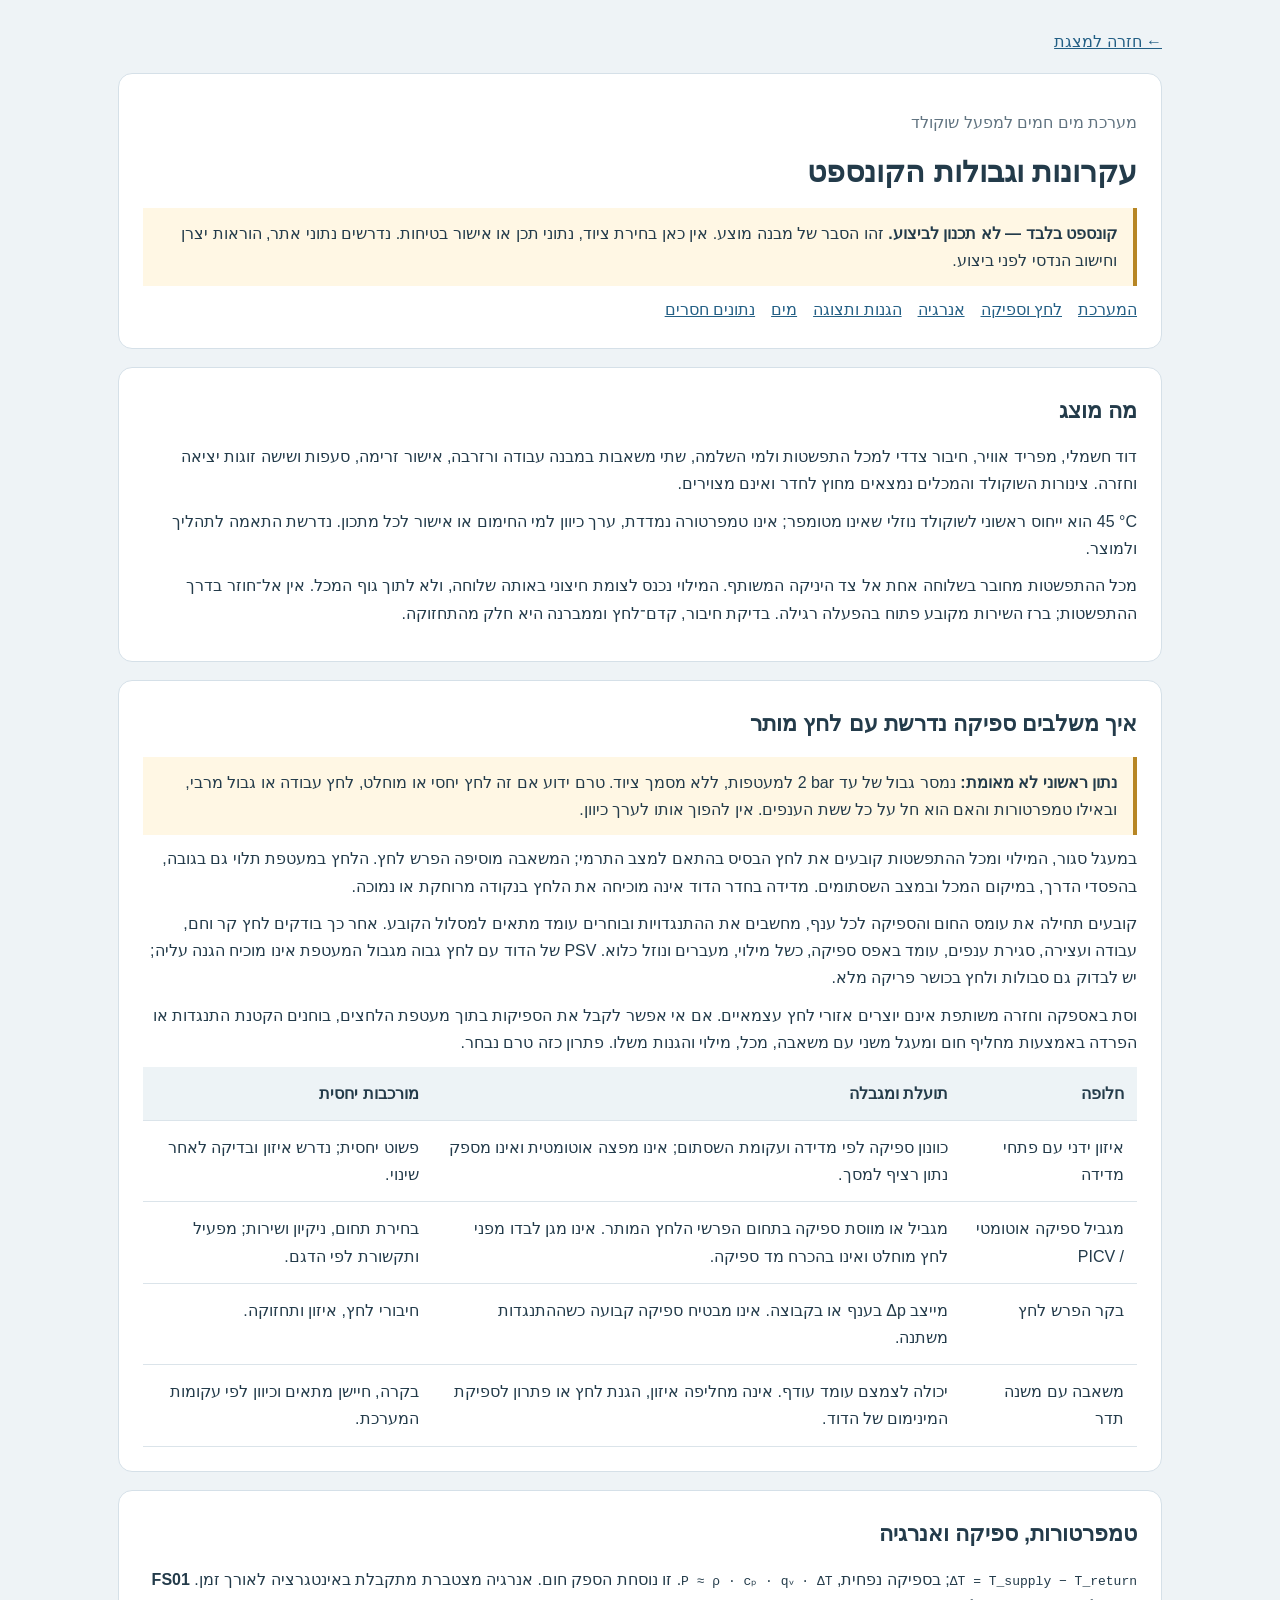
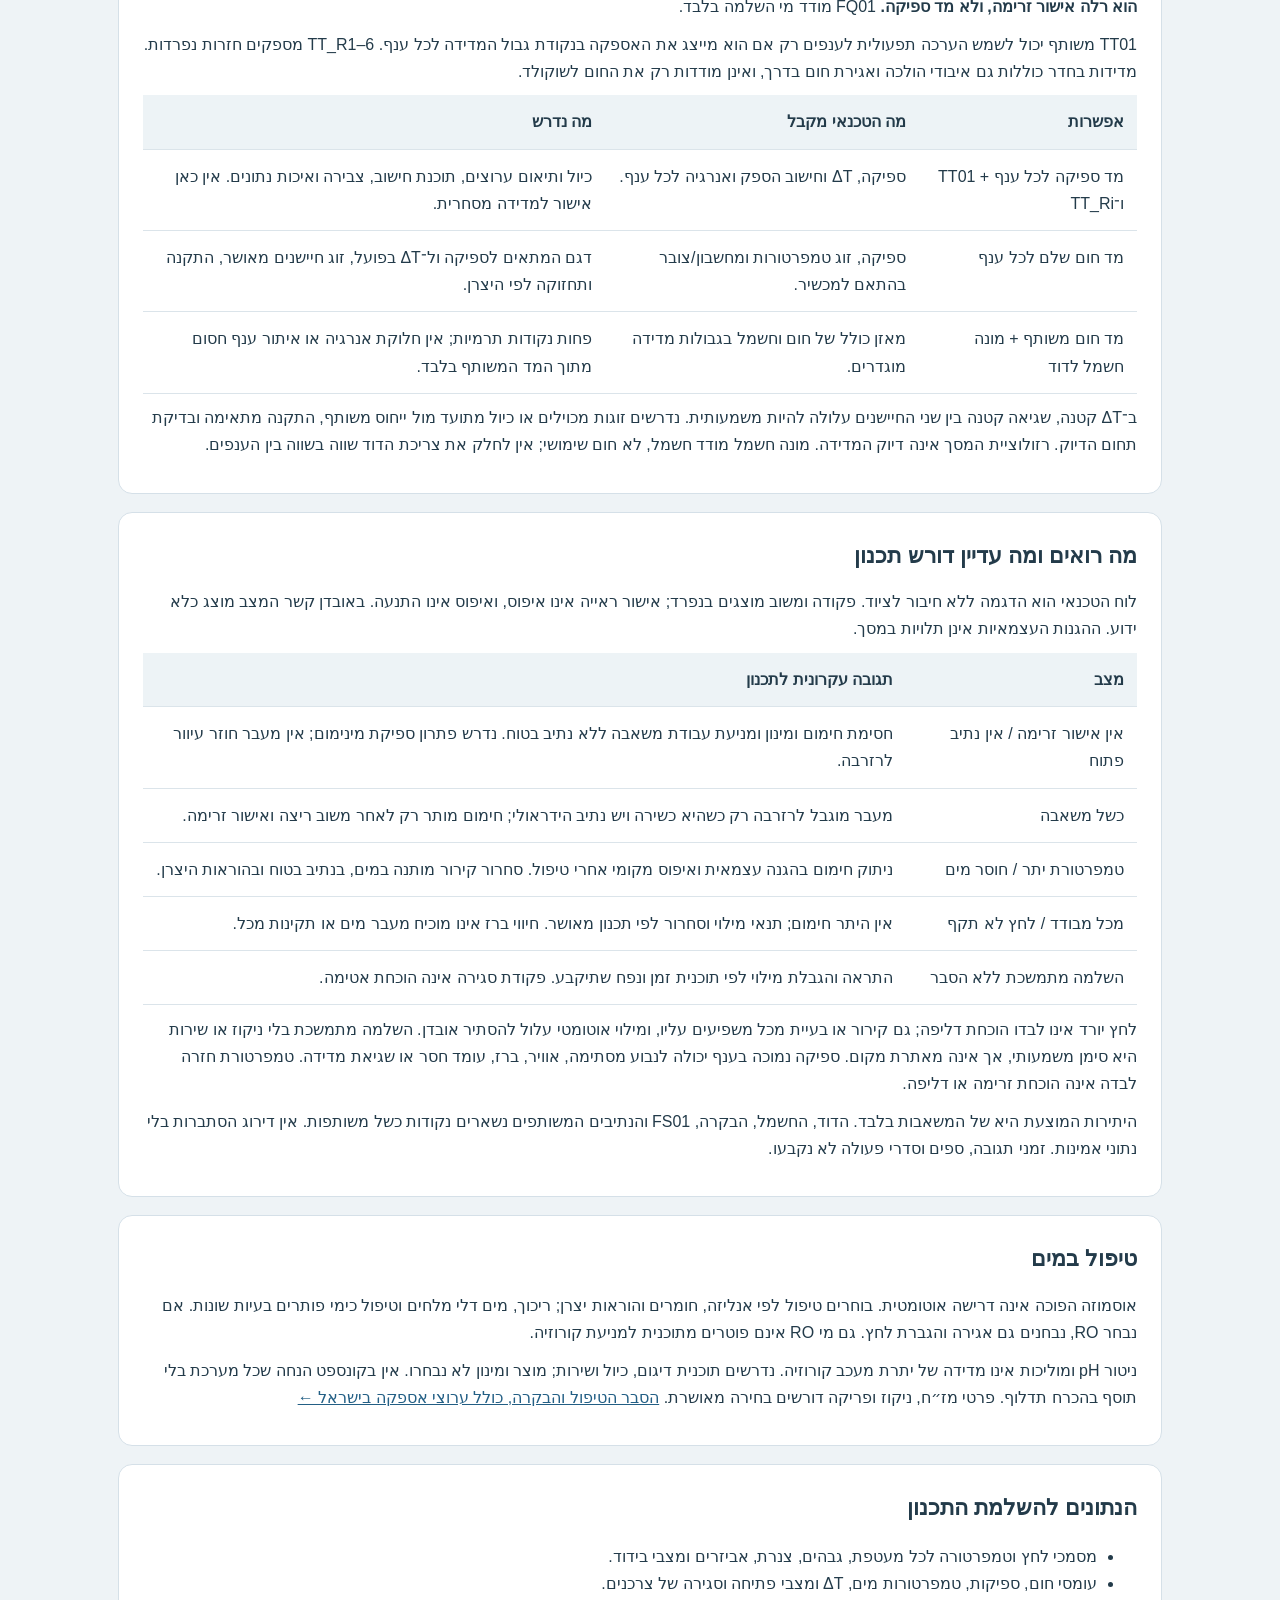
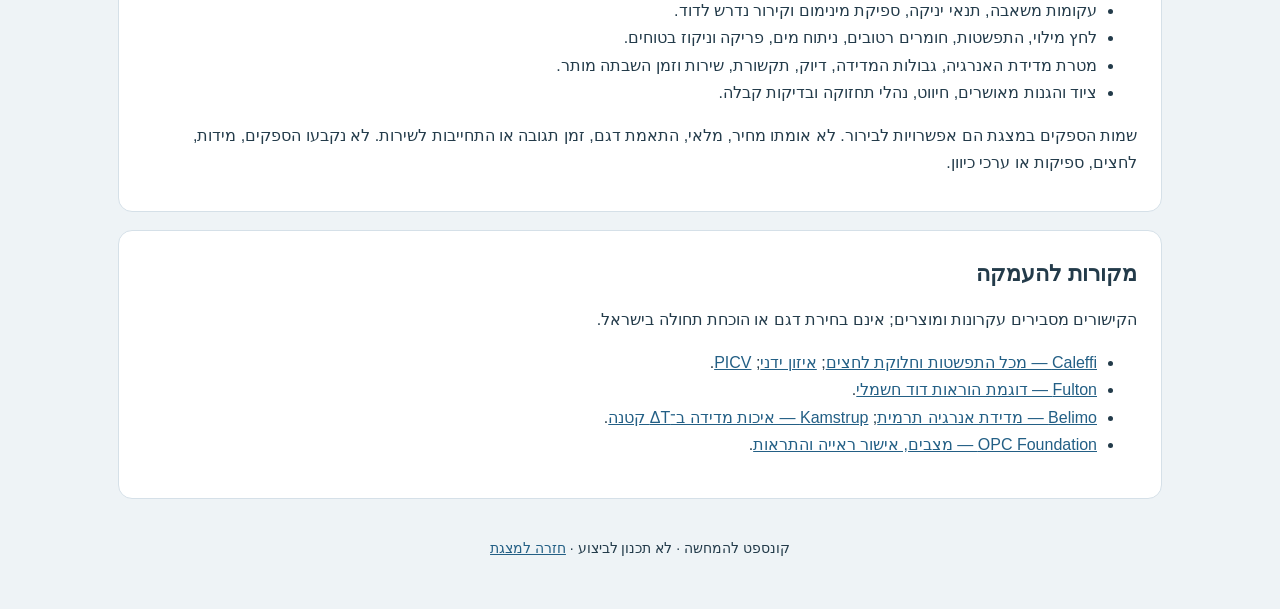
==== concept-notes-he.html @ 029a6e7e "Publish Hebrew boiler concept showcase" ====
<!doctype html>
<html lang="he" dir="rtl">
<head>
<meta charset="utf-8"><meta name="viewport" content="width=device-width, initial-scale=1">
<title>עקרונות וגבולות — מערכת חימום למפעל שוקולד</title>
<style>
:root{font-family:Arial,sans-serif;color:#233b4a;background:#eef3f6;line-height:1.7}*{box-sizing:border-box}body{max-width:1100px;margin:auto;padding:28px}a{color:#235f85}header,section{background:white;border:1px solid #d5e0e8;border-radius:14px;padding:24px;margin:18px 0}h1{font-size:30px;margin:.3em 0}h2{font-size:22px;margin:0 0 14px}p{margin:.65em 0}.note{border-right:4px solid #b78624;padding:12px 16px;background:#fff7e4}.muted{color:#617481}nav{display:flex;gap:16px;flex-wrap:wrap}.table-wrap{overflow-x:auto}table{border-collapse:collapse;width:100%;min-width:620px}th,td{text-align:right;vertical-align:top;padding:13px;border-bottom:1px solid #dbe4ea}th{background:#edf3f6}code{direction:ltr;unicode-bidi:isolate}footer{padding:20px;text-align:center;font-size:14px}@media(max-width:640px){body{padding:12px}header,section{padding:18px}h1{font-size:25px}}
</style>
</head>
<body>
<a href="index.html">← חזרה למצגת</a>
<header><p class="muted">מערכת מים חמים למפעל שוקולד</p><h1>עקרונות וגבולות הקונספט</h1><p class="note"><strong>קונספט בלבד — לא תכנון לביצוע.</strong> זהו הסבר של מבנה מוצע. אין כאן בחירת ציוד, נתוני תכן או אישור בטיחות. נדרשים נתוני אתר, הוראות יצרן וחישוב הנדסי לפני ביצוע.</p><nav><a href="#scope">המערכת</a><a href="#pressure">לחץ וספיקה</a><a href="#energy">אנרגיה</a><a href="#safety">הגנות ותצוגה</a><a href="#water">מים</a><a href="#data">נתונים חסרים</a></nav></header>
<section id="scope"><h2>מה מוצג</h2><p>דוד חשמלי, מפריד אוויר, חיבור צדדי למכל התפשטות ולמי השלמה, שתי משאבות במבנה עבודה ורזרבה, אישור זרימה, סעפות ושישה זוגות יציאה וחזרה. צינורות השוקולד והמכלים נמצאים מחוץ לחדר ואינם מצוירים.</p><p><bdi>45 °C</bdi> הוא ייחוס ראשוני לשוקולד נוזלי שאינו מטומפר; אינו טמפרטורה נמדדת, ערך כיוון למי החימום או אישור לכל מתכון. נדרשת התאמה לתהליך ולמוצר.</p><p>מכל ההתפשטות מחובר בשלוחה אחת אל צד היניקה המשותף. המילוי נכנס לצומת חיצוני באותה שלוחה, ולא לתוך גוף המכל. אין אל־חוזר בדרך ההתפשטות; ברז השירות מקובע פתוח בהפעלה רגילה. בדיקת חיבור, קדם־לחץ וממברנה היא חלק מהתחזוקה.</p></section>
<section id="pressure"><h2>איך משלבים ספיקה נדרשת עם לחץ מותר</h2><p class="note"><strong>נתון ראשוני לא מאומת:</strong> נמסר גבול של עד <bdi>2 bar</bdi> למעטפות, ללא מסמך ציוד. טרם ידוע אם זה לחץ יחסי או מוחלט, לחץ עבודה או גבול מרבי, ובאילו טמפרטורות והאם הוא חל על כל ששת הענפים. אין להפוך אותו לערך כיוון.</p><p>במעגל סגור, המילוי ומכל ההתפשטות קובעים את לחץ הבסיס בהתאם למצב התרמי; המשאבה מוסיפה הפרש לחץ. הלחץ במעטפת תלוי גם בגובה, בהפסדי הדרך, במיקום המכל ובמצב השסתומים. מדידה בחדר הדוד אינה מוכיחה את הלחץ בנקודה מרוחקת או נמוכה.</p><p>קובעים תחילה את עומס החום והספיקה לכל ענף, מחשבים את ההתנגדויות ובוחרים עומד מתאים למסלול הקובע. אחר כך בודקים לחץ קר וחם, עבודה ועצירה, סגירת ענפים, עומד באפס ספיקה, כשל מילוי, מעברים ונוזל כלוא. PSV של הדוד עם לחץ גבוה מגבול המעטפת אינו מוכיח הגנה עליה; יש לבדוק גם סבולות ולחץ בכושר פריקה מלא.</p><p>וסת באספקה וחזרה משותפת אינם יוצרים אזורי לחץ עצמאיים. אם אי אפשר לקבל את הספיקות בתוך מעטפת הלחצים, בוחנים הקטנת התנגדות או הפרדה באמצעות מחליף חום ומעגל משני עם משאבה, מכל, מילוי והגנות משלו. פתרון כזה טרם נבחר.</p><div class="table-wrap"><table><thead><tr><th>חלופה</th><th>תועלת ומגבלה</th><th>מורכבות יחסית</th></tr></thead><tbody>
<tr><td>איזון ידני עם פתחי מדידה</td><td>כוונון ספיקה לפי מדידה ועקומת השסתום; אינו מפצה אוטומטית ואינו מספק נתון רציף למסך.</td><td>פשוט יחסית; נדרש איזון ובדיקה לאחר שינוי.</td></tr>
<tr><td>מגביל ספיקה אוטומטי / PICV</td><td>מגביל או מווסת ספיקה בתחום הפרשי הלחץ המותר. אינו מגן לבדו מפני לחץ מוחלט ואינו בהכרח מד ספיקה.</td><td>בחירת תחום, ניקיון ושירות; מפעיל ותקשורת לפי הדגם.</td></tr>
<tr><td>בקר הפרש לחץ</td><td>מייצב Δp בענף או בקבוצה. אינו מבטיח ספיקה קבועה כשההתנגדות משתנה.</td><td>חיבורי לחץ, איזון ותחזוקה.</td></tr>
<tr><td>משאבה עם משנה תדר</td><td>יכולה לצמצם עומד עודף. אינה מחליפה איזון, הגנת לחץ או פתרון לספיקת המינימום של הדוד.</td><td>בקרה, חיישן מתאים וכיוון לפי עקומות המערכת.</td></tr>
</tbody></table></div></section>
<section id="energy"><h2>טמפרטורות, ספיקה ואנרגיה</h2><p><code>ΔT = T_supply − T_return</code>; בספיקה נפחית, <code>P ≈ ρ · cₚ · qᵥ · ΔT</code>. זו נוסחת הספק חום. אנרגיה מצטברת מתקבלת באינטגרציה לאורך זמן. <strong>FS01 הוא רלה אישור זרימה, ולא מד ספיקה.</strong> FQ01 מודד מי השלמה בלבד.</p><p>TT01 משותף יכול לשמש הערכה תפעולית לענפים רק אם הוא מייצג את האספקה בנקודת גבול המדידה לכל ענף. TT_R1–6 מספקים חזרות נפרדות. מדידות בחדר כוללות גם איבודי הולכה ואגירת חום בדרך, ואינן מודדות רק את החום לשוקולד.</p><div class="table-wrap"><table><thead><tr><th>אפשרות</th><th>מה הטכנאי מקבל</th><th>מה נדרש</th></tr></thead><tbody>
<tr><td>מד ספיקה לכל ענף + TT01 ו־TT_Ri</td><td>ספיקה, ΔT וחישוב הספק ואנרגיה לכל ענף.</td><td>כיול ותיאום ערוצים, תוכנת חישוב, צבירה ואיכות נתונים. אין כאן אישור למדידה מסחרית.</td></tr>
<tr><td>מד חום שלם לכל ענף</td><td>ספיקה, זוג טמפרטורות ומחשבון/צובר בהתאם למכשיר.</td><td>דגם המתאים לספיקה ול־ΔT בפועל, זוג חיישנים מאושר, התקנה ותחזוקה לפי היצרן.</td></tr>
<tr><td>מד חום משותף + מונה חשמל לדוד</td><td>מאזן כולל של חום וחשמל בגבולות מדידה מוגדרים.</td><td>פחות נקודות תרמיות; אין חלוקת אנרגיה או איתור ענף חסום מתוך המד המשותף בלבד.</td></tr>
</tbody></table></div><p>ב־ΔT קטנה, שגיאה קטנה בין שני החיישנים עלולה להיות משמעותית. נדרשים זוגות מכוילים או כיול מתועד מול ייחוס משותף, התקנה מתאימה ובדיקת תחום הדיוק. רזולוציית המסך אינה דיוק המדידה. מונה חשמל מודד חשמל, לא חום שימושי; אין לחלק את צריכת הדוד שווה בשווה בין הענפים.</p></section>
<section id="safety"><h2>מה רואים ומה עדיין דורש תכנון</h2><p>לוח הטכנאי הוא הדגמה ללא חיבור לציוד. פקודה ומשוב מוצגים בנפרד; אישור ראייה אינו איפוס, ואיפוס אינו התנעה. באובדן קשר המצב מוצג כלא ידוע. ההגנות העצמאיות אינן תלויות במסך.</p><div class="table-wrap"><table><thead><tr><th>מצב</th><th>תגובה עקרונית לתכנון</th></tr></thead><tbody>
<tr><td>אין אישור זרימה / אין נתיב פתוח</td><td>חסימת חימום ומינון ומניעת עבודת משאבה ללא נתיב בטוח. נדרש פתרון ספיקת מינימום; אין מעבר חוזר עיוור לרזרבה.</td></tr>
<tr><td>כשל משאבה</td><td>מעבר מוגבל לרזרבה רק כשהיא כשירה ויש נתיב הידראולי; חימום מותר רק לאחר משוב ריצה ואישור זרימה.</td></tr>
<tr><td>טמפרטורת יתר / חוסר מים</td><td>ניתוק חימום בהגנה עצמאית ואיפוס מקומי אחרי טיפול. סחרור קירור מותנה במים, בנתיב בטוח ובהוראות היצרן.</td></tr>
<tr><td>מכל מבודד / לחץ לא תקף</td><td>אין היתר חימום; תנאי מילוי וסחרור לפי תכנון מאושר. חיווי ברז אינו מוכיח מעבר מים או תקינות מכל.</td></tr>
<tr><td>השלמה מתמשכת ללא הסבר</td><td>התראה והגבלת מילוי לפי תוכנית זמן ונפח שתיקבע. פקודת סגירה אינה הוכחת אטימה.</td></tr>
</tbody></table></div><p>לחץ יורד אינו לבדו הוכחת דליפה; גם קירור או בעיית מכל משפיעים עליו, ומילוי אוטומטי עלול להסתיר אובדן. השלמה מתמשכת בלי ניקוז או שירות היא סימן משמעותי, אך אינה מאתרת מקום. ספיקה נמוכה בענף יכולה לנבוע מסתימה, אוויר, ברז, עומד חסר או שגיאת מדידה. טמפרטורת חזרה לבדה אינה הוכחת זרימה או דליפה.</p><p>היתירות המוצעת היא של המשאבות בלבד. הדוד, החשמל, הבקרה, FS01 והנתיבים המשותפים נשארים נקודות כשל משותפות. אין דירוג הסתברות בלי נתוני אמינות. זמני תגובה, ספים וסדרי פעולה לא נקבעו.</p></section>
<section id="water"><h2>טיפול במים</h2><p>אוסמוזה הפוכה אינה דרישה אוטומטית. בוחרים טיפול לפי אנליזה, חומרים והוראות יצרן; ריכוך, מים דלי מלחים וטיפול כימי פותרים בעיות שונות. אם נבחר RO, נבחנים גם אגירה והגברת לחץ. גם מי RO אינם פוטרים מתוכנית למניעת קורוזיה.</p><p>ניטור pH ומוליכות אינו מדידה של יתרת מעכב קורוזיה. נדרשים תוכנית דיגום, כיול ושירות; מוצר ומינון לא נבחרו. אין בקונספט הנחה שכל מערכת בלי תוסף בהכרח תדלוף. פרטי מז״ח, ניקוז ופריקה דורשים בחירה מאושרת. <a href="assets/water-treatment-control-he.html">הסבר הטיפול והבקרה, כולל ערוצי אספקה בישראל ←</a></p></section>
<section id="data"><h2>הנתונים להשלמת התכנון</h2><ul><li>מסמכי לחץ וטמפרטורה לכל מעטפת, גבהים, צנרת, אביזרים ומצבי בידוד.</li><li>עומסי חום, ספיקות, טמפרטורות מים, ΔT ומצבי פתיחה וסגירה של צרכנים.</li><li>עקומות משאבה, תנאי יניקה, ספיקת מינימום וקירור נדרש לדוד.</li><li>לחץ מילוי, התפשטות, חומרים רטובים, ניתוח מים, פריקה וניקוז בטוחים.</li><li>מטרת מדידת האנרגיה, גבולות המדידה, דיוק, תקשורת, שירות וזמן השבתה מותר.</li><li>ציוד והגנות מאושרים, חיווט, נהלי תחזוקה ובדיקות קבלה.</li></ul><p>שמות הספקים במצגת הם אפשרויות לבירור. לא אומתו מחיר, מלאי, התאמת דגם, זמן תגובה או התחייבות לשירות. לא נקבעו הספקים, מידות, לחצים, ספיקות או ערכי כיוון.</p></section>
<section><h2>מקורות להעמקה</h2><p>הקישורים מסבירים עקרונות ומוצרים; אינם בחירת דגם או הוכחת תחולה בישראל.</p><ul>
<li><a href="https://www.caleffi.com/en-us/blog/2-basic-concepts-detailing">Caleffi — מכל התפשטות וחלוקת לחצים</a>; <a href="https://www.caleffi.com/en-us/blog/3-manual-balancing-valves">איזון ידני</a>; <a href="https://www.caleffi.com/en-us/blog/5-pressure-independent-control-valves-picv">PICV</a>.</li>
<li><a href="https://fulton.com/app/uploads/2021/01/FBW-IOM-2023-0124.pdf">Fulton — דוגמת הוראות דוד חשמלי</a>.</li>
<li><a href="https://www.belimo.com/mam/americas/technical_documents/Tech%20docs/belimo_tem-non-mid-operations_manual_en-us.pdf">Belimo — מדידת אנרגיה תרמית</a>; <a href="https://www.kamstrup.com/en-en/insights/how-to-improve-data-quality-in-a-bms-system">Kamstrup — איכות מדידה ב־ΔT קטנה</a>.</li>
<li><a href="https://reference.opcfoundation.org/specs/OPC-10000-9/3">OPC Foundation — מצבים, אישור ראייה והתראות</a>.</li>
</ul></section><footer>קונספט להמחשה · לא תכנון לביצוע · <a href="index.html">חזרה למצגת</a></footer>
</body></html>
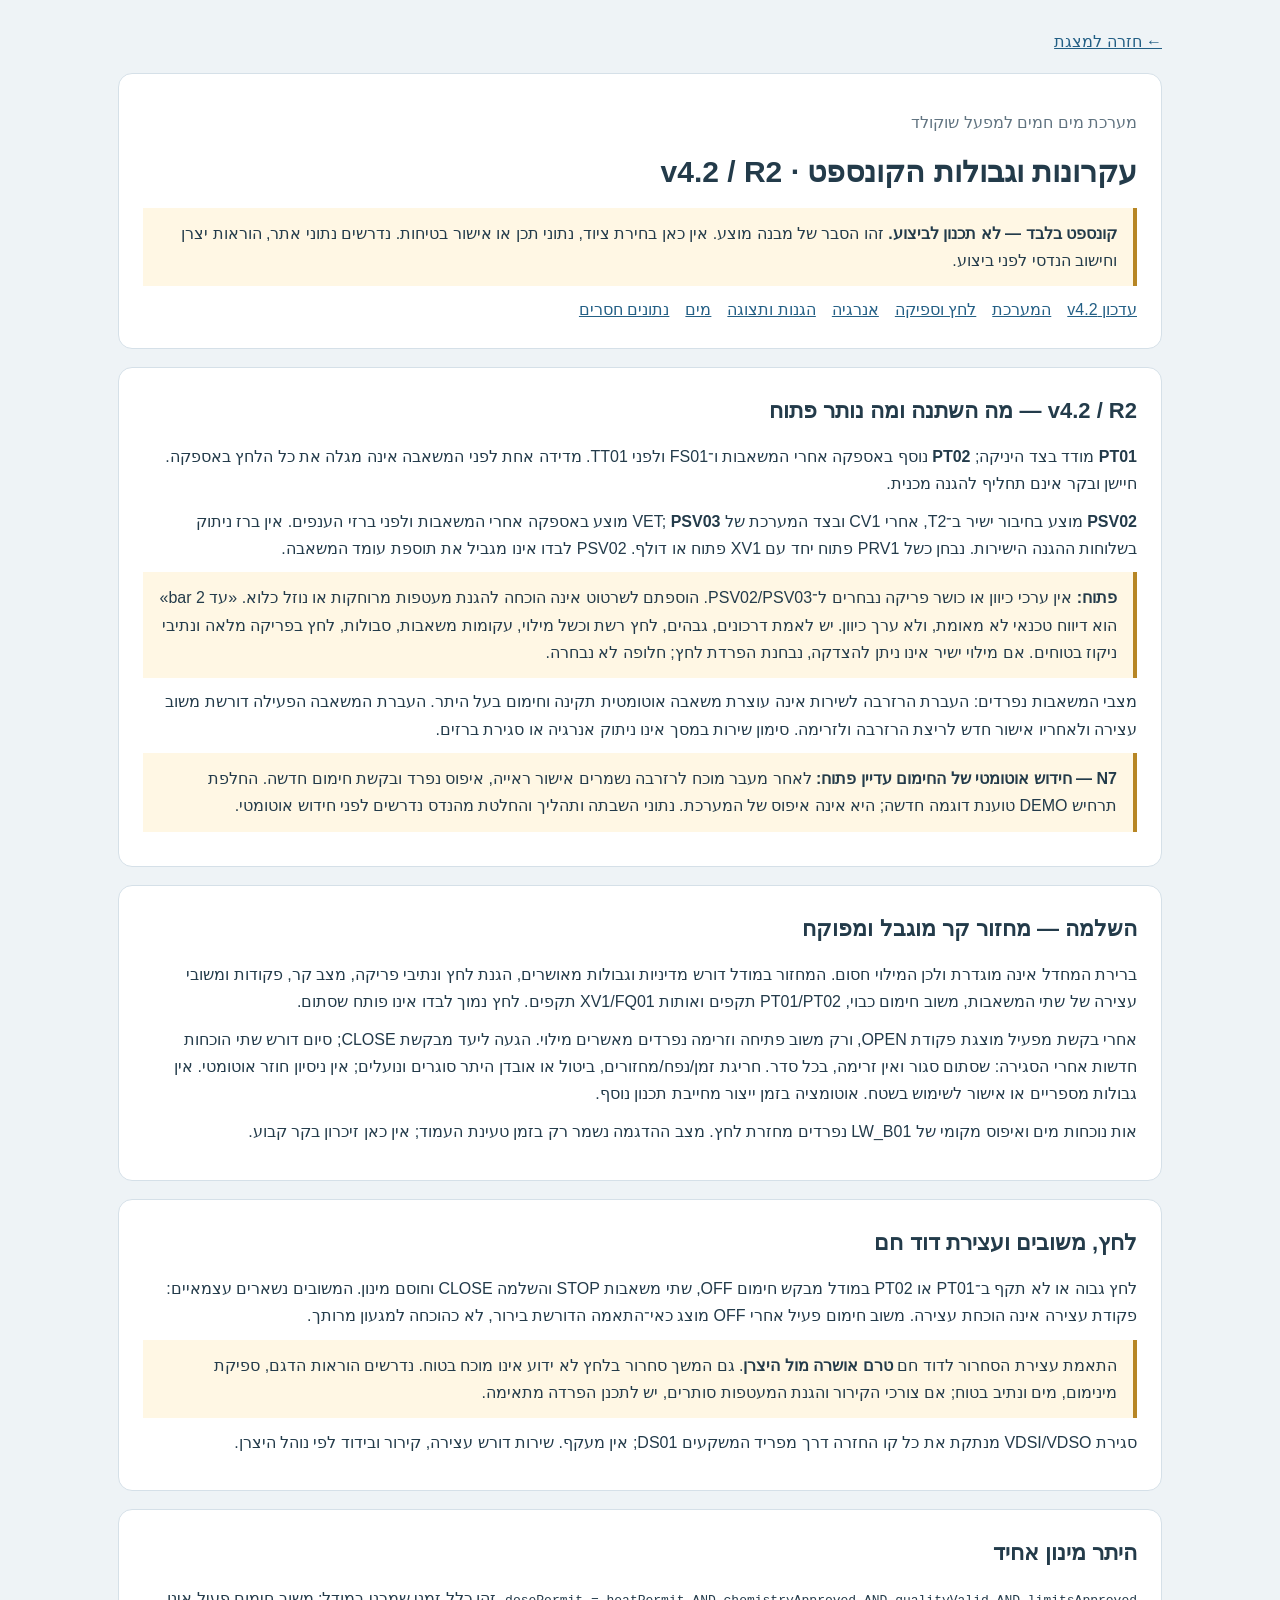
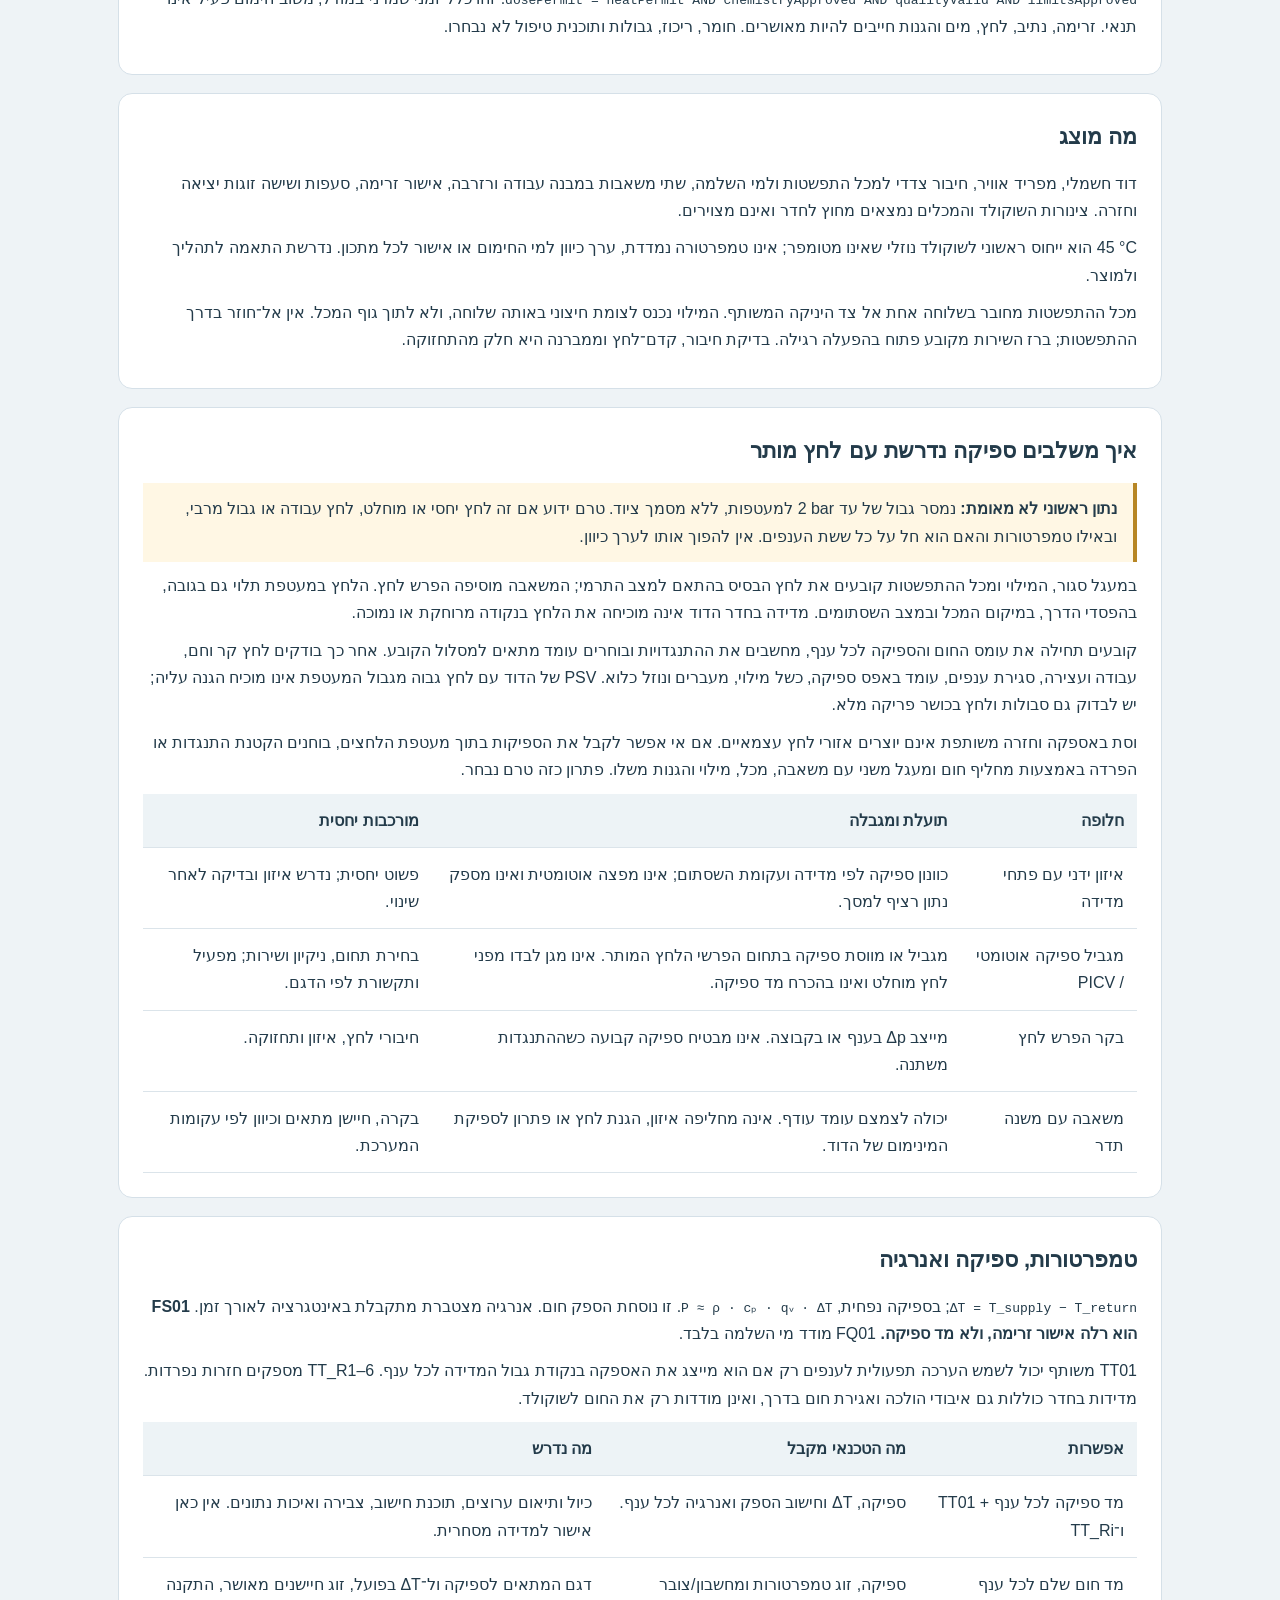
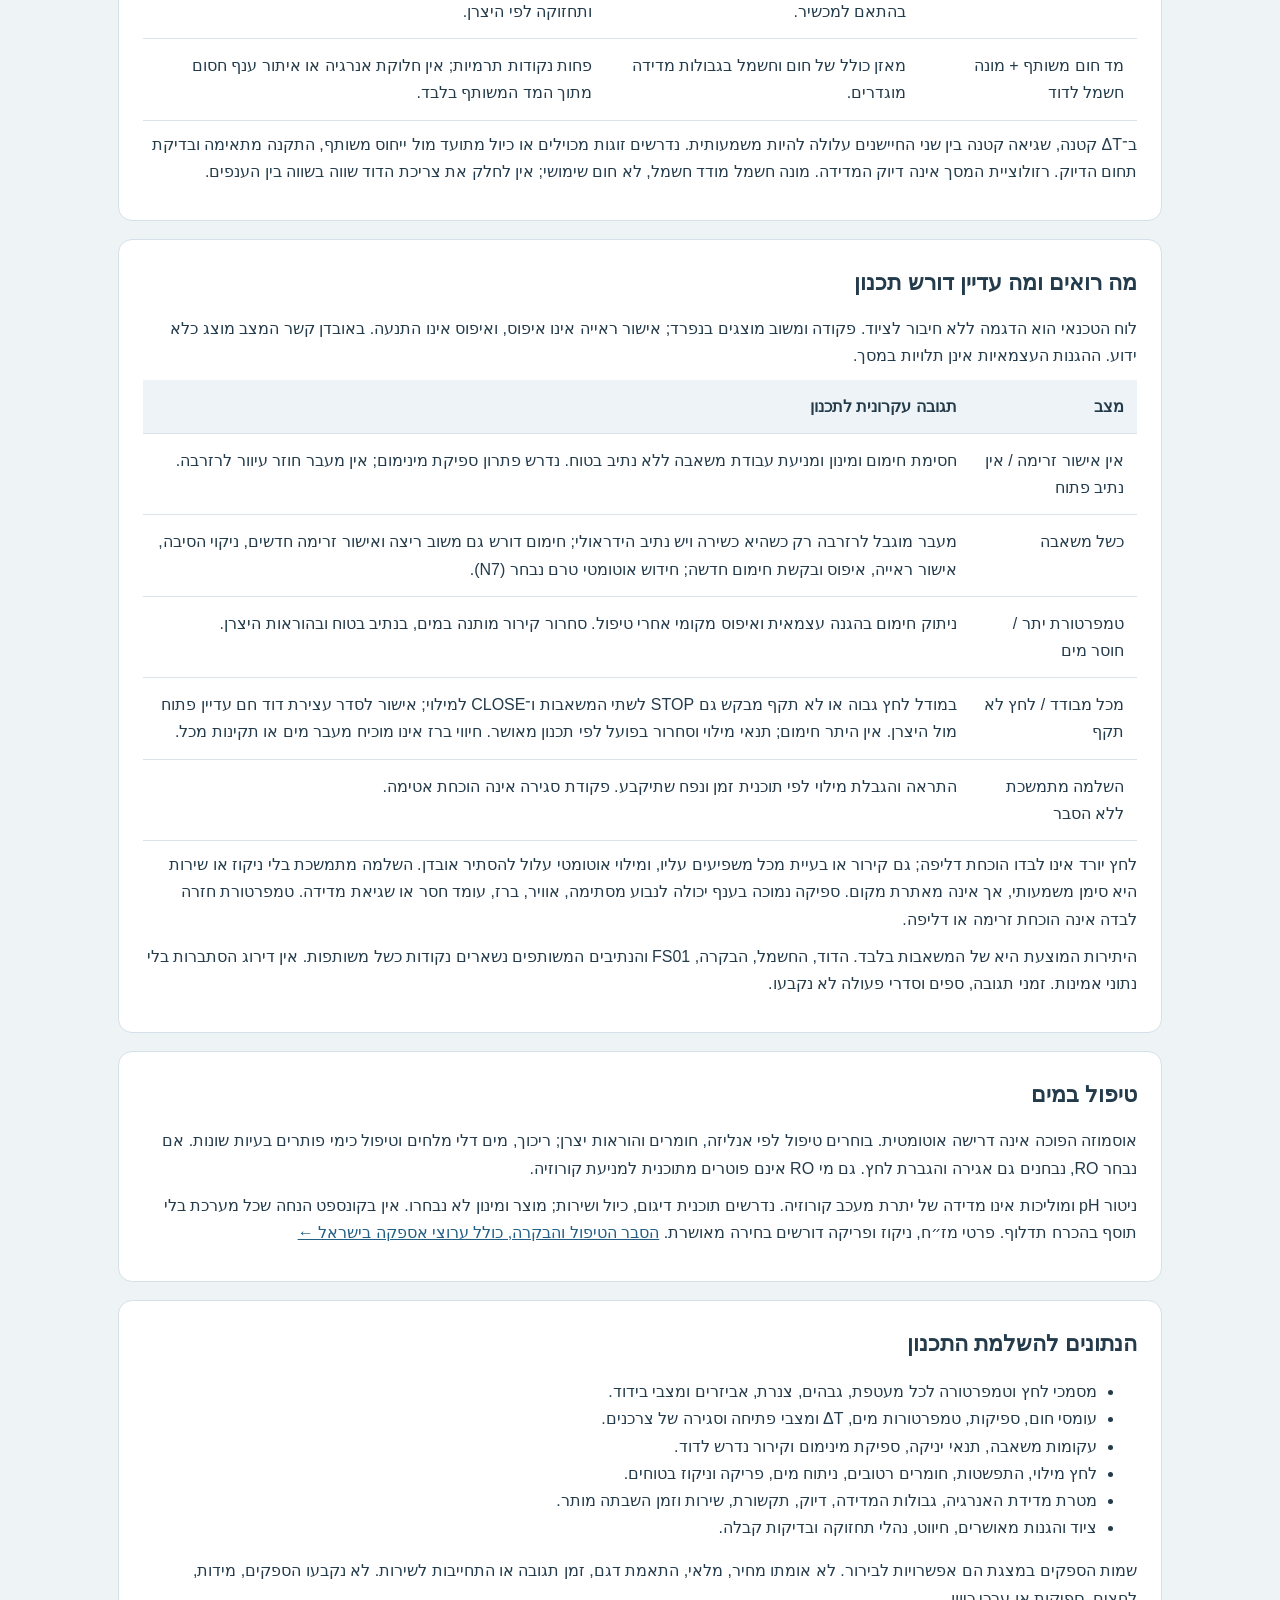
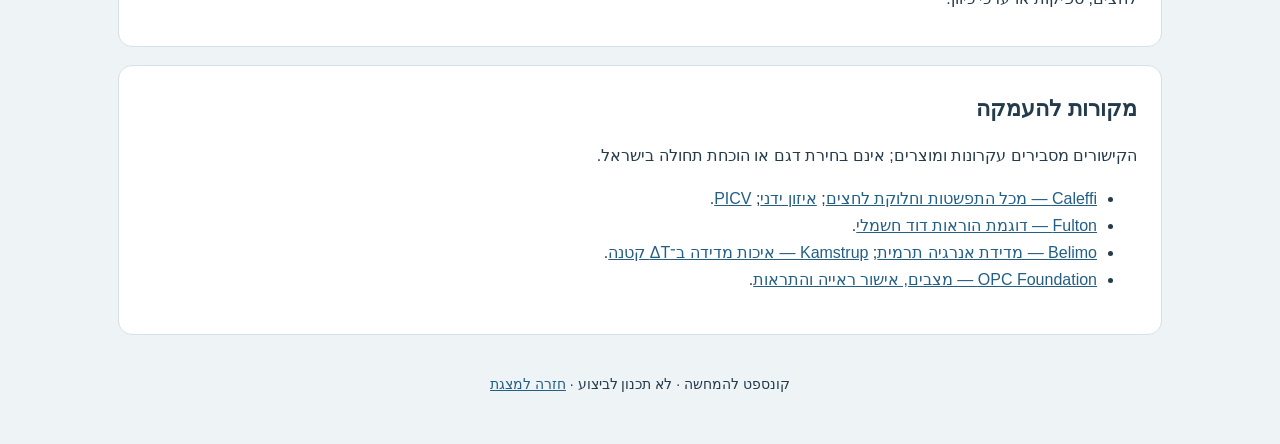
==== commit 0ab5ba8a: "Publish v4.2 boiler concept and mobile demo controls" ====
--- a/concept-notes-he.html
+++ b/concept-notes-he.html
@@ -9,7 +9,16 @@
 </head>
 <body>
 <a href="index.html">← חזרה למצגת</a>
-<header><p class="muted">מערכת מים חמים למפעל שוקולד</p><h1>עקרונות וגבולות הקונספט</h1><p class="note"><strong>קונספט בלבד — לא תכנון לביצוע.</strong> זהו הסבר של מבנה מוצע. אין כאן בחירת ציוד, נתוני תכן או אישור בטיחות. נדרשים נתוני אתר, הוראות יצרן וחישוב הנדסי לפני ביצוע.</p><nav><a href="#scope">המערכת</a><a href="#pressure">לחץ וספיקה</a><a href="#energy">אנרגיה</a><a href="#safety">הגנות ותצוגה</a><a href="#water">מים</a><a href="#data">נתונים חסרים</a></nav></header>
+<header><p class="muted">מערכת מים חמים למפעל שוקולד</p><h1>עקרונות וגבולות הקונספט · v4.2 / R2</h1><p class="note"><strong>קונספט בלבד — לא תכנון לביצוע.</strong> זהו הסבר של מבנה מוצע. אין כאן בחירת ציוד, נתוני תכן או אישור בטיחות. נדרשים נתוני אתר, הוראות יצרן וחישוב הנדסי לפני ביצוע.</p><nav><a href="#r2">עדכון v4.2</a><a href="#scope">המערכת</a><a href="#pressure">לחץ וספיקה</a><a href="#energy">אנרגיה</a><a href="#safety">הגנות ותצוגה</a><a href="#water">מים</a><a href="#data">נתונים חסרים</a></nav></header>
+<section id="r2"><h2>v4.2 / R2 — מה השתנה ומה נותר פתוח</h2>
+<p><strong>PT01</strong> מודד בצד היניקה; <strong>PT02</strong> נוסף באספקה אחרי המשאבות ו־FS01 ולפני TT01. מדידה אחת לפני המשאבה אינה מגלה את כל הלחץ באספקה. חיישן ובקר אינם תחליף להגנה מכנית.</p>
+<p><strong>PSV02</strong> מוצע בחיבור ישיר ב־T2, אחרי CV1 ובצד המערכת של VET; <strong>PSV03</strong> מוצע באספקה אחרי המשאבות ולפני ברזי הענפים. אין ברז ניתוק בשלוחות ההגנה הישירות. נבחן כשל PRV1 פתוח יחד עם XV1 פתוח או דולף. PSV02 לבדו אינו מגביל את תוספת עומד המשאבה.</p>
+<p class="note"><strong>פתוח:</strong> אין ערכי כיוון או כושר פריקה נבחרים ל־PSV02/PSV03. הוספתם לשרטוט אינה הוכחה להגנת מעטפות מרוחקות או נוזל כלוא. «עד 2 bar» הוא דיווח טכנאי לא מאומת, ולא ערך כיוון. יש לאמת דרכונים, גבהים, לחץ רשת וכשל מילוי, עקומות משאבות, סבולות, לחץ בפריקה מלאה ונתיבי ניקוז בטוחים. אם מילוי ישיר אינו ניתן להצדקה, נבחנת הפרדת לחץ; חלופה לא נבחרה.</p>
+<p>מצבי המשאבות נפרדים: העברת הרזרבה לשירות אינה עוצרת משאבה אוטומטית תקינה וחימום בעל היתר. העברת המשאבה הפעילה דורשת משוב עצירה ולאחריו אישור חדש לריצת הרזרבה ולזרימה. סימון שירות במסך אינו ניתוק אנרגיה או סגירת ברזים.</p>
+<p class="note"><strong>N7 — חידוש אוטומטי של החימום עדיין פתוח:</strong> לאחר מעבר מוכח לרזרבה נשמרים אישור ראייה, איפוס נפרד ובקשת חימום חדשה. החלפת תרחיש DEMO טוענת דוגמה חדשה; היא אינה איפוס של המערכת. נתוני השבתה ותהליך והחלטת מהנדס נדרשים לפני חידוש אוטומטי.</p></section>
+<section id="fill"><h2>השלמה — מחזור קר מוגבל ומפוקח</h2><p>ברירת המחדל אינה מוגדרת ולכן המילוי חסום. המחזור במודל דורש מדיניות וגבולות מאושרים, הגנת לחץ ונתיבי פריקה, מצב קר, פקודות ומשובי עצירה של שתי המשאבות, משוב חימום כבוי, PT01/PT02 תקפים ואותות XV1/FQ01 תקפים. לחץ נמוך לבדו אינו פותח שסתום.</p><p>אחרי בקשת מפעיל מוצגת פקודת OPEN, ורק משוב פתיחה וזרימה נפרדים מאשרים מילוי. הגעה ליעד מבקשת CLOSE; סיום דורש שתי הוכחות חדשות אחרי הסגירה: שסתום סגור ואין זרימה, בכל סדר. חריגת זמן/נפח/מחזורים, ביטול או אובדן היתר סוגרים ונועלים; אין ניסיון חוזר אוטומטי. אין גבולות מספריים או אישור לשימוש בשטח. אוטומציה בזמן ייצור מחייבת תכנון נוסף.</p><p>אות נוכחות מים ואיפוס מקומי של LW_B01 נפרדים מחזרת לחץ. מצב ההדגמה נשמר רק בזמן טעינת העמוד; אין כאן זיכרון בקר קבוע.</p></section>
+<section id="events"><h2>לחץ, משובים ועצירת דוד חם</h2><p>לחץ גבוה או לא תקף ב־PT01 או PT02 במודל מבקש חימום OFF, שתי משאבות STOP והשלמה CLOSE וחוסם מינון. המשובים נשארים עצמאיים: פקודת עצירה אינה הוכחת עצירה. משוב חימום פעיל אחרי OFF מוצג כאי־התאמה הדורשת בירור, לא כהוכחה למגעון מרותך.</p><p class="note">התאמת עצירת הסחרור לדוד חם <strong>טרם אושרה מול היצרן</strong>. גם המשך סחרור בלחץ לא ידוע אינו מוכח בטוח. נדרשים הוראות הדגם, ספיקת מינימום, מים ונתיב בטוח; אם צורכי הקירור והגנת המעטפות סותרים, יש לתכנן הפרדה מתאימה.</p><p>סגירת VDSI/VDSO מנתקת את כל קו החזרה דרך מפריד המשקעים DS01; אין מעקף. שירות דורש עצירה, קירור ובידוד לפי נוהל היצרן.</p></section>
+<section id="dose"><h2>היתר מינון אחיד</h2><p><code>dosePermit = heatPermit AND chemistryApproved AND qualityValid AND limitsApproved</code>. זהו כלל זמני שמרני במודל; משוב חימום פעיל אינו תנאי. זרימה, נתיב, לחץ, מים והגנות חייבים להיות מאושרים. חומר, ריכוז, גבולות ותוכנית טיפול לא נבחרו.</p></section>
 <section id="scope"><h2>מה מוצג</h2><p>דוד חשמלי, מפריד אוויר, חיבור צדדי למכל התפשטות ולמי השלמה, שתי משאבות במבנה עבודה ורזרבה, אישור זרימה, סעפות ושישה זוגות יציאה וחזרה. צינורות השוקולד והמכלים נמצאים מחוץ לחדר ואינם מצוירים.</p><p><bdi>45 °C</bdi> הוא ייחוס ראשוני לשוקולד נוזלי שאינו מטומפר; אינו טמפרטורה נמדדת, ערך כיוון למי החימום או אישור לכל מתכון. נדרשת התאמה לתהליך ולמוצר.</p><p>מכל ההתפשטות מחובר בשלוחה אחת אל צד היניקה המשותף. המילוי נכנס לצומת חיצוני באותה שלוחה, ולא לתוך גוף המכל. אין אל־חוזר בדרך ההתפשטות; ברז השירות מקובע פתוח בהפעלה רגילה. בדיקת חיבור, קדם־לחץ וממברנה היא חלק מהתחזוקה.</p></section>
 <section id="pressure"><h2>איך משלבים ספיקה נדרשת עם לחץ מותר</h2><p class="note"><strong>נתון ראשוני לא מאומת:</strong> נמסר גבול של עד <bdi>2 bar</bdi> למעטפות, ללא מסמך ציוד. טרם ידוע אם זה לחץ יחסי או מוחלט, לחץ עבודה או גבול מרבי, ובאילו טמפרטורות והאם הוא חל על כל ששת הענפים. אין להפוך אותו לערך כיוון.</p><p>במעגל סגור, המילוי ומכל ההתפשטות קובעים את לחץ הבסיס בהתאם למצב התרמי; המשאבה מוסיפה הפרש לחץ. הלחץ במעטפת תלוי גם בגובה, בהפסדי הדרך, במיקום המכל ובמצב השסתומים. מדידה בחדר הדוד אינה מוכיחה את הלחץ בנקודה מרוחקת או נמוכה.</p><p>קובעים תחילה את עומס החום והספיקה לכל ענף, מחשבים את ההתנגדויות ובוחרים עומד מתאים למסלול הקובע. אחר כך בודקים לחץ קר וחם, עבודה ועצירה, סגירת ענפים, עומד באפס ספיקה, כשל מילוי, מעברים ונוזל כלוא. PSV של הדוד עם לחץ גבוה מגבול המעטפת אינו מוכיח הגנה עליה; יש לבדוק גם סבולות ולחץ בכושר פריקה מלא.</p><p>וסת באספקה וחזרה משותפת אינם יוצרים אזורי לחץ עצמאיים. אם אי אפשר לקבל את הספיקות בתוך מעטפת הלחצים, בוחנים הקטנת התנגדות או הפרדה באמצעות מחליף חום ומעגל משני עם משאבה, מכל, מילוי והגנות משלו. פתרון כזה טרם נבחר.</p><div class="table-wrap"><table><thead><tr><th>חלופה</th><th>תועלת ומגבלה</th><th>מורכבות יחסית</th></tr></thead><tbody>
 <tr><td>איזון ידני עם פתחי מדידה</td><td>כוונון ספיקה לפי מדידה ועקומת השסתום; אינו מפצה אוטומטית ואינו מספק נתון רציף למסך.</td><td>פשוט יחסית; נדרש איזון ובדיקה לאחר שינוי.</td></tr>
@@ -24,9 +33,9 @@
 </tbody></table></div><p>ב־ΔT קטנה, שגיאה קטנה בין שני החיישנים עלולה להיות משמעותית. נדרשים זוגות מכוילים או כיול מתועד מול ייחוס משותף, התקנה מתאימה ובדיקת תחום הדיוק. רזולוציית המסך אינה דיוק המדידה. מונה חשמל מודד חשמל, לא חום שימושי; אין לחלק את צריכת הדוד שווה בשווה בין הענפים.</p></section>
 <section id="safety"><h2>מה רואים ומה עדיין דורש תכנון</h2><p>לוח הטכנאי הוא הדגמה ללא חיבור לציוד. פקודה ומשוב מוצגים בנפרד; אישור ראייה אינו איפוס, ואיפוס אינו התנעה. באובדן קשר המצב מוצג כלא ידוע. ההגנות העצמאיות אינן תלויות במסך.</p><div class="table-wrap"><table><thead><tr><th>מצב</th><th>תגובה עקרונית לתכנון</th></tr></thead><tbody>
 <tr><td>אין אישור זרימה / אין נתיב פתוח</td><td>חסימת חימום ומינון ומניעת עבודת משאבה ללא נתיב בטוח. נדרש פתרון ספיקת מינימום; אין מעבר חוזר עיוור לרזרבה.</td></tr>
-<tr><td>כשל משאבה</td><td>מעבר מוגבל לרזרבה רק כשהיא כשירה ויש נתיב הידראולי; חימום מותר רק לאחר משוב ריצה ואישור זרימה.</td></tr>
+<tr><td>כשל משאבה</td><td>מעבר מוגבל לרזרבה רק כשהיא כשירה ויש נתיב הידראולי; חימום דורש גם משוב ריצה ואישור זרימה חדשים, ניקוי הסיבה, אישור ראייה, איפוס ובקשת חימום חדשה; חידוש אוטומטי טרם נבחר (N7).</td></tr>
 <tr><td>טמפרטורת יתר / חוסר מים</td><td>ניתוק חימום בהגנה עצמאית ואיפוס מקומי אחרי טיפול. סחרור קירור מותנה במים, בנתיב בטוח ובהוראות היצרן.</td></tr>
-<tr><td>מכל מבודד / לחץ לא תקף</td><td>אין היתר חימום; תנאי מילוי וסחרור לפי תכנון מאושר. חיווי ברז אינו מוכיח מעבר מים או תקינות מכל.</td></tr>
+<tr><td>מכל מבודד / לחץ לא תקף</td><td>במודל לחץ גבוה או לא תקף מבקש גם STOP לשתי המשאבות ו־CLOSE למילוי; אישור לסדר עצירת דוד חם עדיין פתוח מול היצרן. אין היתר חימום; תנאי מילוי וסחרור בפועל לפי תכנון מאושר. חיווי ברז אינו מוכיח מעבר מים או תקינות מכל.</td></tr>
 <tr><td>השלמה מתמשכת ללא הסבר</td><td>התראה והגבלת מילוי לפי תוכנית זמן ונפח שתיקבע. פקודת סגירה אינה הוכחת אטימה.</td></tr>
 </tbody></table></div><p>לחץ יורד אינו לבדו הוכחת דליפה; גם קירור או בעיית מכל משפיעים עליו, ומילוי אוטומטי עלול להסתיר אובדן. השלמה מתמשכת בלי ניקוז או שירות היא סימן משמעותי, אך אינה מאתרת מקום. ספיקה נמוכה בענף יכולה לנבוע מסתימה, אוויר, ברז, עומד חסר או שגיאת מדידה. טמפרטורת חזרה לבדה אינה הוכחת זרימה או דליפה.</p><p>היתירות המוצעת היא של המשאבות בלבד. הדוד, החשמל, הבקרה, FS01 והנתיבים המשותפים נשארים נקודות כשל משותפות. אין דירוג הסתברות בלי נתוני אמינות. זמני תגובה, ספים וסדרי פעולה לא נקבעו.</p></section>
 <section id="water"><h2>טיפול במים</h2><p>אוסמוזה הפוכה אינה דרישה אוטומטית. בוחרים טיפול לפי אנליזה, חומרים והוראות יצרן; ריכוך, מים דלי מלחים וטיפול כימי פותרים בעיות שונות. אם נבחר RO, נבחנים גם אגירה והגברת לחץ. גם מי RO אינם פוטרים מתוכנית למניעת קורוזיה.</p><p>ניטור pH ומוליכות אינו מדידה של יתרת מעכב קורוזיה. נדרשים תוכנית דיגום, כיול ושירות; מוצר ומינון לא נבחרו. אין בקונספט הנחה שכל מערכת בלי תוסף בהכרח תדלוף. פרטי מז״ח, ניקוז ופריקה דורשים בחירה מאושרת. <a href="assets/water-treatment-control-he.html">הסבר הטיפול והבקרה, כולל ערוצי אספקה בישראל ←</a></p></section>
